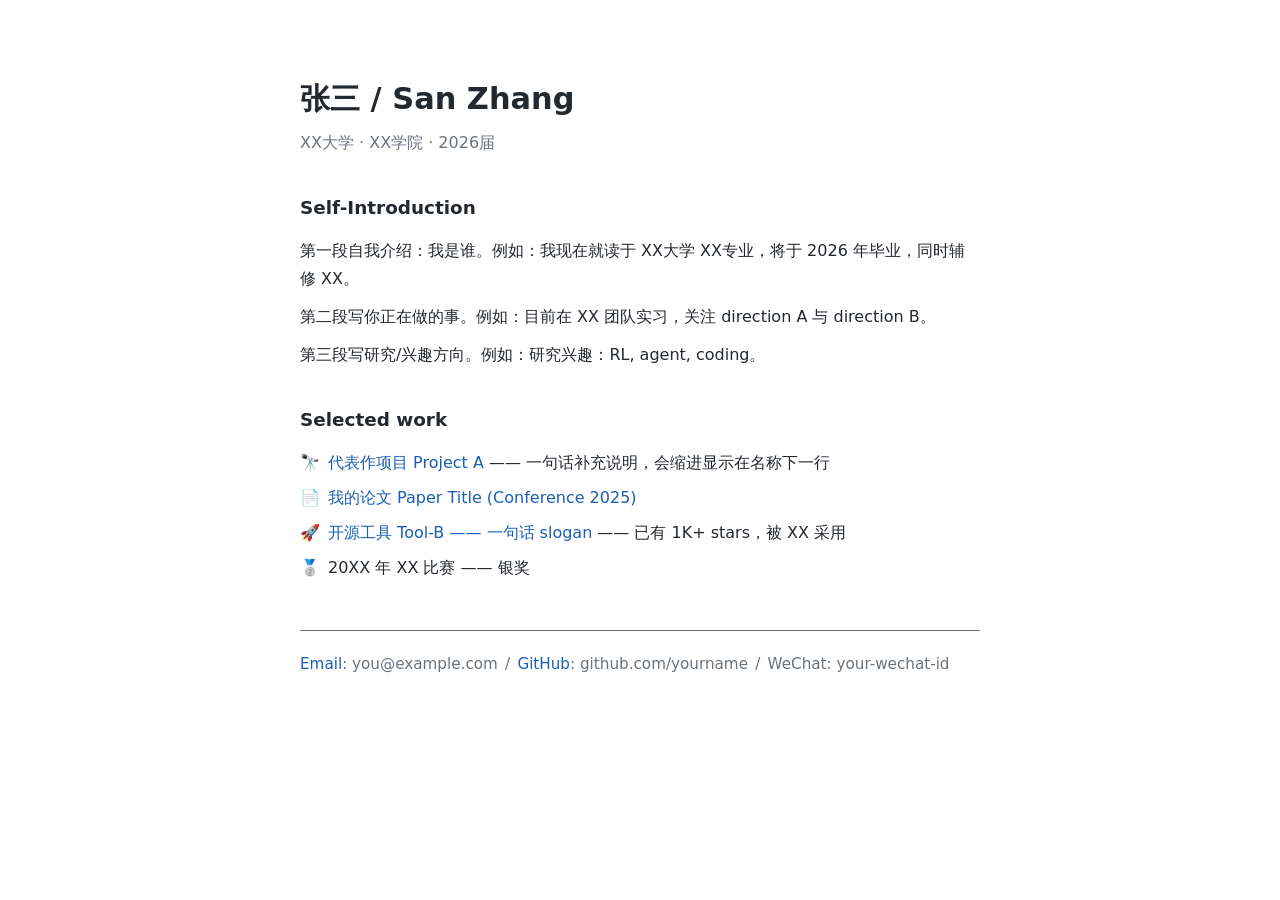
==== index.html @ 0f1d37dd "Initial commit: personal homepage" ====
<!DOCTYPE html>
<html lang="zh-CN">
<head>
  <meta charset="UTF-8">
  <meta name="viewport" content="width=device-width, initial-scale=1.0">
  <title>个人主页</title>
  <link rel="stylesheet" href="style.css">
</head>
<body>
  <main id="app" class="container">
    <!-- 页面内容由 render.js 根据 content.js 自动生成，这里不用改 -->
    <noscript>此页面需要启用 JavaScript 才能正常显示。</noscript>
  </main>
  <script src="content.js"></script>
  <script src="render.js"></script>
</body>
</html>
---- style.css ----
/* 样式表：控制网页长什么样（颜色、字号、间距）。
 * 想改文字内容请去 content.js，这个文件只管外观。 */

/* —— 浅色配色（默认）—— */
:root {
  --bg: #ffffff;
  --text: #24292f;
  --muted: #6b7280;
  --link: #1a5fb4;
  --link-hover: #0b3d91;
}

/* —— 深色配色（跟随系统深色模式自动切换）—— */
@media (prefers-color-scheme: dark) {
  :root {
    --bg: #16181d;
    --text: #e4e6eb;
    --muted: #9aa0a6;
    --link: #6ea8fe;
    --link-hover: #a3c2ff;
  }
}

body {
  margin: 0;
  background: var(--bg);
  color: var(--text);
  font-family: system-ui, -apple-system, "Segoe UI", Roboto,
    "PingFang SC", "Hiragino Sans GB", "Microsoft YaHei", sans-serif;
  font-size: 16px;
  line-height: 1.75;
}

/* 窄栏居中 + 大留白 */
.container {
  max-width: 680px;
  margin: 0 auto;
  padding: 4.5rem 1.5rem 3rem;
}

/* 姓名（大标题） */
.name {
  font-size: 1.9rem;
  font-weight: 700;
  margin: 0 0 0.25rem;
}

/* 一句话头衔 */
.tagline {
  color: var(--muted);
  margin: 0 0 2rem;
}

/* 区块小标题（Self-Introduction / Selected work） */
h2 {
  font-size: 1.15rem;
  font-weight: 600;
  margin: 2.2rem 0 0.8rem;
}

p {
  margin: 0.6rem 0;
}

/* Selected work 列表 */
.works {
  list-style: none;
  margin: 0;
  padding: 0;
}

.works li {
  display: flex;
  gap: 0.5rem;
  margin: 0.45rem 0;
}

.work-emoji {
  flex-shrink: 0;
}

.work-body {
  min-width: 0;
}

/* 链接 */
a {
  color: var(--link);
  text-decoration: none;
}

a:hover {
  color: var(--link-hover);
  text-decoration: underline;
}

/* 底部联系方式 */
.contacts {
  margin-top: 3rem;
  padding-top: 1.2rem;
  border-top: 1px solid var(--muted);
  color: var(--muted);
  font-size: 0.95rem;
}

.sep {
  margin: 0 0.15rem;
}

/* 手机窄屏适配 */
@media (max-width: 480px) {
  .container {
    padding: 2.5rem 1.2rem 2rem;
  }

  .name {
    font-size: 1.6rem;
  }
}
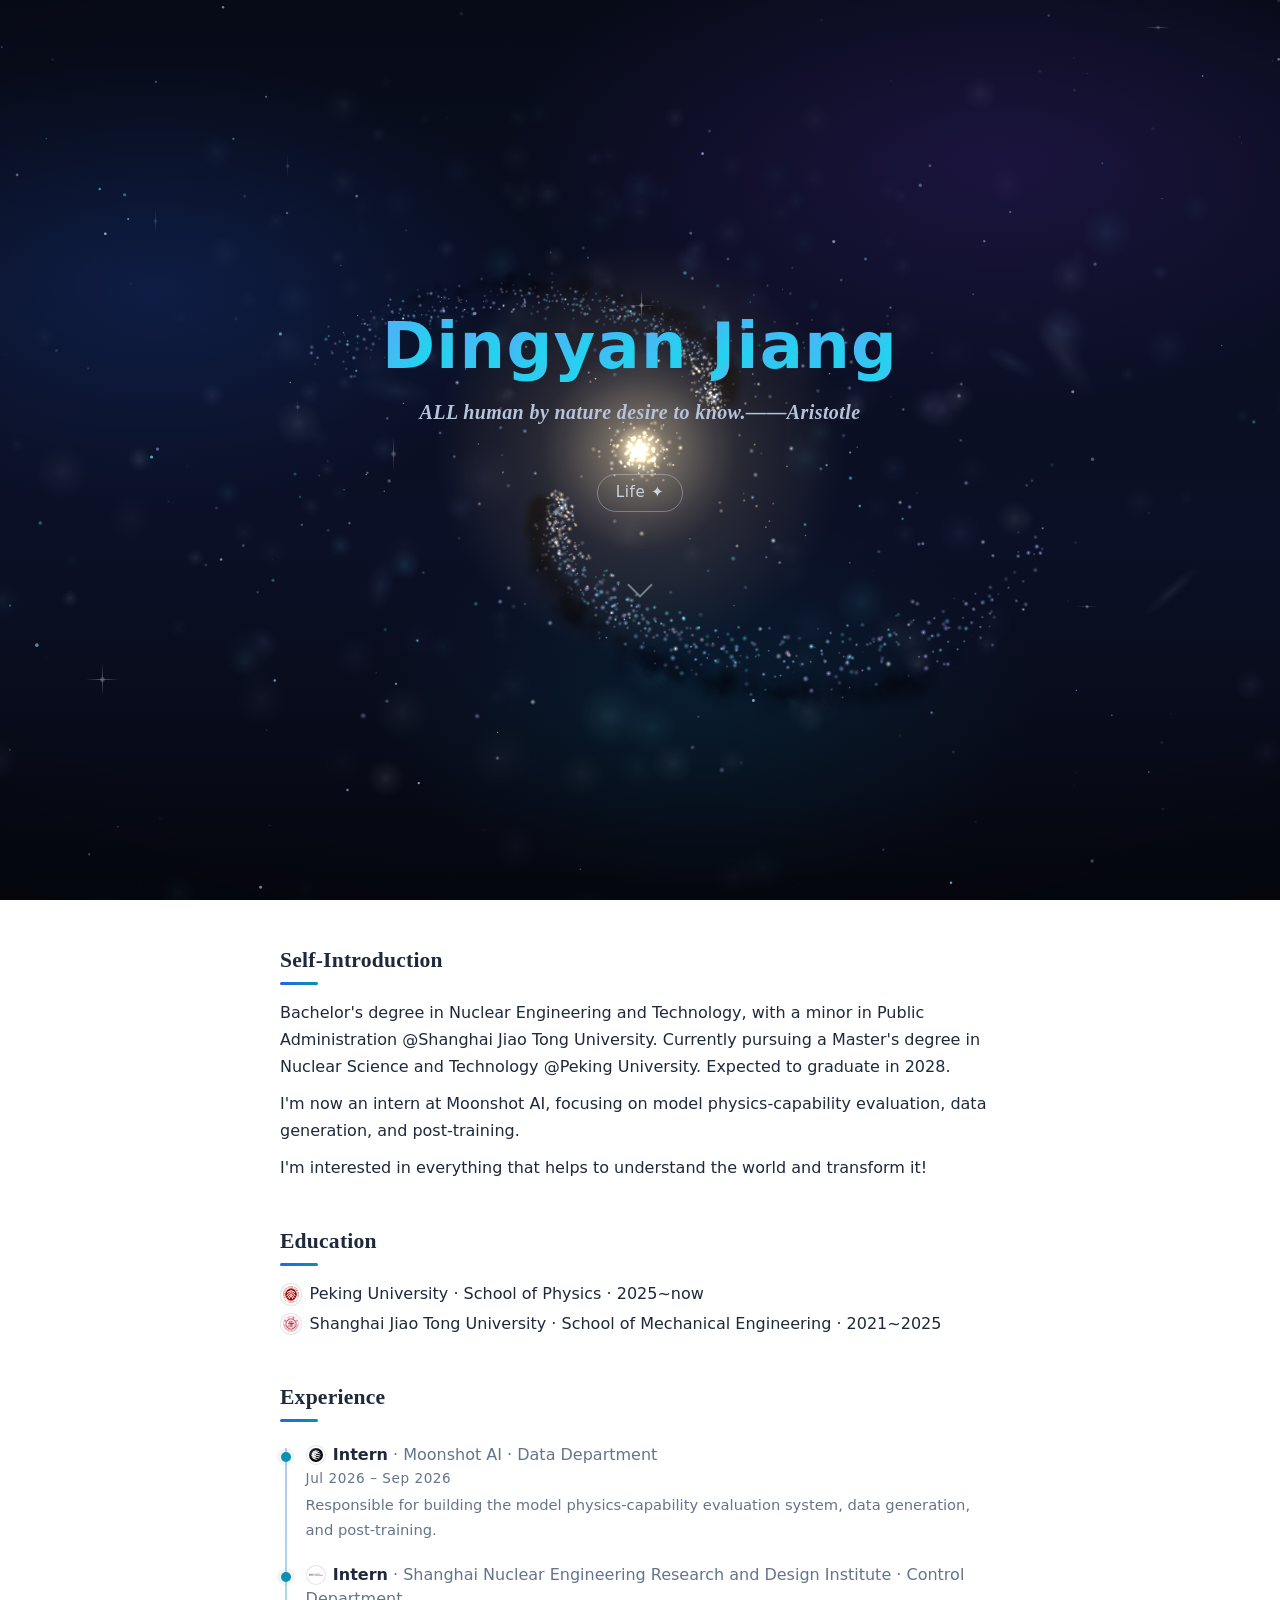
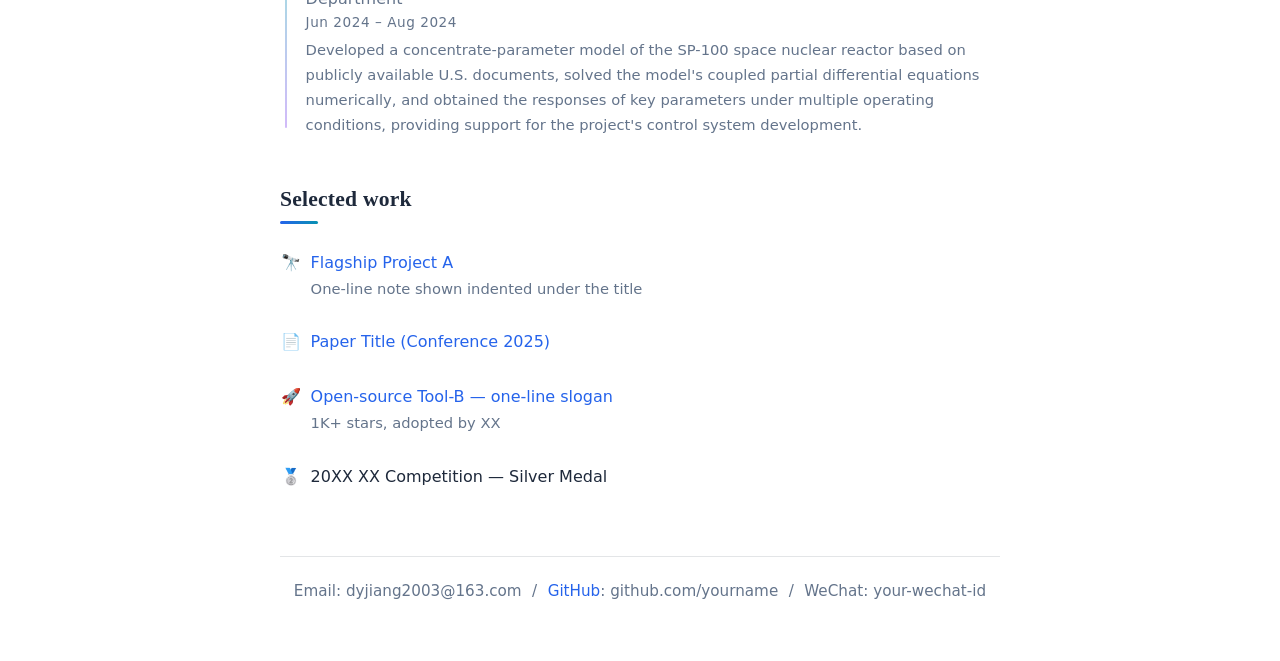
==== commit 8630b0a3: "Draggable 3D galaxy hero, oil-painting life scene, favicon and polish - Hero: replace milky-way band" ====
--- a/index.html
+++ b/index.html
@@ -1,15 +1,18 @@
 <!DOCTYPE html>
-<html lang="zh-CN">
+<html lang="en">
 <head>
   <meta charset="UTF-8">
   <meta name="viewport" content="width=device-width, initial-scale=1.0">
-  <title>个人主页</title>
+  <meta name="description" content="Dingyan Jiang's personal homepage — nuclear science and technology, model physics-capability evaluation, and selected work.">
+  <meta name="theme-color" content="#070b18">
+  <title>Dingyan Jiang</title>
+  <link rel="icon" href="favicon.svg" type="image/svg+xml">
   <link rel="stylesheet" href="style.css">
 </head>
 <body>
   <main id="app" class="container">
     <!-- 页面内容由 render.js 根据 content.js 自动生成，这里不用改 -->
-    <noscript>此页面需要启用 JavaScript 才能正常显示。</noscript>
+    <noscript>This page requires JavaScript to display properly.</noscript>
   </main>
   <script src="content.js"></script>
   <script src="render.js"></script>
--- a/style.css
+++ b/style.css
@@ -1,68 +1,364 @@
-/* 样式表：控制网页长什么样（颜色、字号、间距）。
- * 想改文字内容请去 content.js，这个文件只管外观。 */
-
-/* —— 浅色配色（默认）—— */
+/* 样式表：控制网页长什么样（颜色、动效、字号、间距）。
+ * 想改文字内容请去 content.js，这个文件只管外观。
+ * 视觉风格参考物理主题官网：对角渐变背景 + 流光标题 + 玻璃质感。 */
+
+/* —— 浅色配色（默认，即「开灯」）—— */
 :root {
-  --bg: #ffffff;
-  --text: #24292f;
-  --muted: #6b7280;
-  --link: #1a5fb4;
-  --link-hover: #0b3d91;
-}
-
-/* —— 深色配色（跟随系统深色模式自动切换）—— */
+  /* 字体搭配：正文用无衬线系统字体，区块标题/引言用衬线体，形成层次对比 */
+  --font-sans: system-ui, -apple-system, "Segoe UI", Roboto,
+    "PingFang SC", "Hiragino Sans GB", "Microsoft YaHei", sans-serif;
+  --font-serif: Georgia, "Times New Roman", "Songti SC", "SimSun", serif;
+  --bg-start: #ffffff;
+  --bg-end: #e2e8f0;
+  --glow: rgba(37, 99, 235, 0.08);
+  --text: #1e293b;
+  --muted: #64748b;
+  --link: #2563eb;
+  --link-hover: #1d4ed8;
+  --card: rgba(30, 41, 59, 0.05);
+  --border: rgba(30, 41, 59, 0.12);
+  --g1: #2563eb;
+  --g2: #0891b2;
+  --g3: #7c3aed;
+}
+
+/* —— 深色配色（即「关灯」）——
+   两处触发：系统深色模式（且用户没有手动开过灯）；
+   或用户手动关灯后 <html data-theme="dark">（见 render.js 的开关灯按钮）。
+   两处变量保持一致即可。 */
 @media (prefers-color-scheme: dark) {
-  :root {
-    --bg: #16181d;
-    --text: #e4e6eb;
-    --muted: #9aa0a6;
-    --link: #6ea8fe;
-    --link-hover: #a3c2ff;
-  }
+  :root:not([data-theme="light"]) {
+    --bg-start: #1e293b;
+    --bg-end: #000000;
+    --glow: rgba(96, 165, 250, 0.10);
+    --text: #e2e8f0;
+    --muted: #94a3b8;
+    --link: #60a5fa;
+    --link-hover: #93c5fd;
+    --card: rgba(148, 163, 184, 0.08);
+    --border: rgba(148, 163, 184, 0.16);
+    --g1: #60a5fa;
+    --g2: #22d3ee;
+    --g3: #a78bfa;
+  }
+}
+
+:root[data-theme="dark"] {
+  --bg-start: #1e293b;
+  --bg-end: #000000;
+  --glow: rgba(96, 165, 250, 0.10);
+  --text: #e2e8f0;
+  --muted: #94a3b8;
+  --link: #60a5fa;
+  --link-hover: #93c5fd;
+  --card: rgba(148, 163, 184, 0.08);
+  --border: rgba(148, 163, 184, 0.16);
+  --g1: #60a5fa;
+  --g2: #22d3ee;
+  --g3: #a78bfa;
+}
+
+html {
+  /* 对角渐变铺满全屏，滚动时固定不动（这是详情页的背景） */
+  background: linear-gradient(135deg, var(--bg-start), var(--bg-end)) fixed;
 }
 
 body {
   margin: 0;
-  background: var(--bg);
+  min-height: 100vh;
   color: var(--text);
-  font-family: system-ui, -apple-system, "Segoe UI", Roboto,
-    "PingFang SC", "Hiragino Sans GB", "Microsoft YaHei", sans-serif;
+  font-family: var(--font-sans);
   font-size: 16px;
-  line-height: 1.75;
-}
-
-/* 窄栏居中 + 大留白 */
+  line-height: 1.7;
+}
+
+/* 顶部淡蓝光晕，增加层次 */
+body::before {
+  content: "";
+  position: fixed;
+  inset: 0;
+  z-index: 0;
+  pointer-events: none;
+  background:
+    radial-gradient(60vw 40vh at 20% 0%, var(--glow), transparent 70%),
+    radial-gradient(50vw 40vh at 90% 20%, var(--glow), transparent 70%);
+}
+
+/* 涟漪画布：固定在最底层（详情页背景的一部分） */
+#bg-canvas {
+  position: fixed;
+  inset: 0;
+  z-index: 0;
+  pointer-events: none;
+}
+
+/* ========== 第一页深空背景层 ==========
+   盖住涟漪层和浅色渐变，滚动过临界点后由 render.js 淡出。
+   星云配色与详情页涟漪同为蓝/青/紫，保证两页风格呼应。 */
+#space-layer {
+  position: fixed;
+  inset: 0;
+  z-index: 2;
+  pointer-events: none;
+  background:
+    radial-gradient(55vw 40vh at 78% 18%, rgba(124, 58, 237, 0.16), transparent 70%),
+    radial-gradient(45vw 36vh at 12% 32%, rgba(37, 99, 235, 0.18), transparent 70%),
+    radial-gradient(38vw 30vh at 55% 78%, rgba(8, 145, 178, 0.12), transparent 70%),
+    linear-gradient(180deg, #070b18 0%, #0b1026 60%, #05070f 100%);
+}
+
+/* 四周暗角，让视线聚焦中央的名字 */
+#space-layer::after {
+  content: "";
+  position: absolute;
+  inset: 0;
+  background: radial-gradient(120% 90% at 50% 45%, transparent 55%, rgba(0, 0, 0, 0.45) 100%);
+}
+
+/* 星空画布：铺满深空层（星星由 render.js 绘制） */
+#space-canvas {
+  display: block;
+  width: 100%;
+  height: 100%;
+}
+
+/* 减弱动态：静态星空，整层不再固定，随第一页自然滚走 */
+#space-layer.static {
+  position: absolute;
+  height: 100vh;
+}
+
+/* ========== 开关灯按钮（只在详情页出现，见下方 body.page-2）========== */
+.theme-toggle {
+  position: fixed;
+  top: 1.1rem;
+  right: 1.1rem;
+  z-index: 10;
+  width: 2.4rem;
+  height: 2.4rem;
+  padding: 0;
+  border-radius: 50%;
+  border: 1px solid var(--border);
+  background: var(--card);
+  backdrop-filter: blur(6px);
+  -webkit-backdrop-filter: blur(6px);
+  font-size: 1.1rem;
+  line-height: 1;
+  cursor: pointer;
+  opacity: 0;
+  pointer-events: none;
+  transition:
+    opacity 0.4s ease,
+    transform 0.2s ease,
+    border-color 0.2s ease;
+}
+
+body.page-2 .theme-toggle {
+  opacity: 1;
+  pointer-events: auto;
+}
+
+.theme-toggle:hover {
+  transform: translateY(-2px);
+  border-color: var(--link);
+}
+
+/* 键盘聚焦时给出清晰的焦点框（无障碍） */
+.theme-toggle:focus-visible {
+  outline: 2px solid var(--link);
+  outline-offset: 2px;
+}
+
+/* 选中文字的颜色：呼应蓝/青/紫主色，深浅色下都可读 */
+::selection {
+  background: rgba(96, 165, 250, 0.35);
+  color: inherit;
+}
+
+/* 窄栏居中，内容浮在各背景层之上 */
 .container {
-  max-width: 680px;
+  position: relative;
+  z-index: 3;
+  max-width: 720px;
   margin: 0 auto;
-  padding: 4.5rem 1.5rem 3rem;
-}
-
-/* 姓名（大标题） */
+  padding: 0 1.5rem 3rem;
+}
+
+/* ========== 首页大字区（Hero）========== */
+.hero {
+  min-height: 100vh;
+  display: flex;
+  flex-direction: column;
+  justify-content: center;
+  align-items: center;
+  text-align: center;
+  will-change: transform, opacity; /* 换页视差用的 transform/opacity，见 render.js */
+  cursor: grab; /* 第一页的星系可以拖拽转视角（见 render.js 的拖拽逻辑） */
+  user-select: none; /* 拖拽时不误选名字/引言文字 */
+  -webkit-user-select: none;
+  /* 第一页始终是夜空：名字流光直接用深色模式的亮色系，保证对比度 */
+  --g1: #60a5fa;
+  --g2: #22d3ee;
+  --g3: #a78bfa;
+}
+
+/* 拖拽星系过程中的抓手光标（render.js 在 body 上切换这个类） */
+body.galaxy-dragging,
+body.galaxy-dragging .hero {
+  cursor: grabbing;
+}
+
+/* 姓名：渐变底色（静态/减弱动态时直接生效） */
 .name {
-  font-size: 1.9rem;
+  font-size: clamp(2.3rem, 7vw, 4rem);
+  font-weight: 800;
+  letter-spacing: 0.02em;
+  line-height: 1.25;
+  margin: 0 0 1rem;
+  background-image: linear-gradient(
+    120deg, var(--g1), var(--g2) 35%, var(--g3) 65%, var(--g1)
+  );
+  background-size: 220% auto;
+  -webkit-background-clip: text;
+  background-clip: text;
+  color: transparent;
+  -webkit-text-fill-color: transparent;
+  animation: shine 7s linear infinite;
+}
+
+@keyframes shine {
+  to { background-position: 220% center; }
+}
+
+/* 逐字升起 + 每字自带流光渐变（渐变要落在每个字上：
+   父级 background-clip:text 叠子元素动画会丢字） */
+.char {
+  display: inline-block;
+  opacity: 0;
+  transform: translateY(0.45em);
+  background-image: linear-gradient(
+    120deg, var(--g1), var(--g2) 35%, var(--g3) 65%, var(--g1)
+  );
+  background-size: 300% auto;
+  -webkit-background-clip: text;
+  background-clip: text;
+  color: transparent;
+  -webkit-text-fill-color: transparent;
+  animation:
+    char-rise 0.55s cubic-bezier(0.22, 0.61, 0.36, 1) forwards,
+    char-shine 6s linear infinite;
+}
+
+@keyframes char-rise {
+  to { opacity: 1; transform: none; }
+}
+
+@keyframes char-shine {
+  to { background-position: 300% center; }
+}
+
+/* 引言：名字正下方的名言（斜体衬线、稍粗；夜里用浅灰蓝，不跟随开关灯） */
+.quote {
+  margin: -0.4rem 0 1.2rem;
+  font-family: var(--font-serif);
+  font-style: italic;
+  font-weight: 600;
+  color: #b6c3d9;
+  font-size: clamp(1rem, 2.8vw, 1.25rem);
+  letter-spacing: 0.02em;
+}
+
+/* Education 区块：每条单独一行 */
+.edu-line {
+  display: block;
+}
+
+.edu-line + .edu-line {
+  margin-top: 0.15rem;
+}
+
+/* 校徽/公司 logo 小圆牌：
+   白底+细边框，保证透明校徽在深色模式下也看得清 */
+.logo-chip {
+  height: 1.4em;
+  width: 1.4em;
+  object-fit: contain;
+  vertical-align: -0.38em;
+  margin-right: 0.45em;
+  padding: 2px;
+  box-sizing: border-box;
+  border-radius: 50%;
+  background: rgba(255, 255, 255, 0.95);
+  border: 1px solid var(--border);
+}
+
+/* 时间轴里标题旁的 logo 略小一点 */
+.tl-logo {
+  height: 1.25em;
+  width: 1.25em;
+  vertical-align: -0.3em;
+}
+
+/* 向下滚动提示箭头（同样只在第一页夜空上出现，用固定的浅色） */
+.scroll-hint {
+  margin-top: 4rem;
+  width: 16px;
+  height: 16px;
+  border-right: 2px solid rgba(226, 232, 240, 0.75);
+  border-bottom: 2px solid rgba(226, 232, 240, 0.75);
+  transform: rotate(45deg);
+  opacity: 0.6;
+  animation: hint-bounce 1.8s ease-in-out infinite;
+}
+
+@keyframes hint-bounce {
+  0%, 100% { transform: rotate(45deg) translate(0, 0); }
+  50% { transform: rotate(45deg) translate(7px, 7px); }
+}
+
+/* ========== 正文区块 ========== */
+
+/* 区块小标题：衬线体与正文形成对比，左侧渐变竖条 + 下划短线 */
+h2 {
+  position: relative;
+  font-family: var(--font-serif);
+  font-size: 1.35rem;
   font-weight: 700;
-  margin: 0 0 0.25rem;
-}
-
-/* 一句话头衔 */
-.tagline {
-  color: var(--muted);
-  margin: 0 0 2rem;
-}
-
-/* 区块小标题（Self-Introduction / Selected work） */
-h2 {
-  font-size: 1.15rem;
-  font-weight: 600;
-  margin: 2.2rem 0 0.8rem;
+  letter-spacing: 0.01em;
+  margin: 2.6rem 0 0.9rem;
+  padding-bottom: 0.4rem;
+}
+
+h2::after {
+  content: "";
+  position: absolute;
+  left: 0;
+  bottom: 0;
+  width: 2.4rem;
+  height: 3px;
+  border-radius: 2px;
+  background: linear-gradient(90deg, var(--g1), var(--g2));
 }
 
 p {
   margin: 0.6rem 0;
 }
 
-/* Selected work 列表 */
+/* 滚动显现 */
+.reveal {
+  opacity: 0;
+  transform: translateY(26px);
+  transition:
+    opacity 0.7s ease,
+    transform 0.7s cubic-bezier(0.22, 0.61, 0.36, 1);
+}
+
+.reveal.in {
+  opacity: 1;
+  transform: none;
+}
+
+/* Selected work 列表：玻璃卡片感 + 悬浮高亮 */
 .works {
   list-style: none;
   margin: 0;
@@ -71,8 +367,21 @@
 
 .works li {
   display: flex;
-  gap: 0.5rem;
-  margin: 0.45rem 0;
+  gap: 0.6rem;
+  margin: 0.5rem -0.8rem;
+  padding: 0.55rem 0.8rem;
+  border-radius: 10px;
+  border: 1px solid transparent;
+  transition:
+    background-color 0.25s ease,
+    border-color 0.25s ease,
+    transform 0.25s ease;
+}
+
+.works li:hover {
+  background: var(--card);
+  border-color: var(--border);
+  transform: translateX(5px);
 }
 
 .work-emoji {
@@ -81,39 +390,411 @@
 
 .work-body {
   min-width: 0;
-}
-
-/* 链接 */
+  display: flex;
+  flex-direction: column;
+}
+
+/* 作品标题比正文稍醒目 */
+.work-title {
+  font-weight: 500;
+}
+
+.work-desc {
+  color: var(--muted);
+  font-size: 0.92rem;
+}
+
+/* Experience 实习/科研经历：竖排时间轴（渐变细线 + 圆点节点） */
+.timeline {
+  list-style: none;
+  margin: 0;
+  padding: 0 0 0 1.6rem;
+  position: relative;
+}
+
+/* 竖线 */
+.timeline::before {
+  content: "";
+  position: absolute;
+  left: 5px;
+  top: 0.75em;
+  bottom: 0.75em;
+  width: 2px;
+  border-radius: 2px;
+  background: linear-gradient(180deg, var(--g1), var(--g2), var(--g3));
+  opacity: 0.35;
+}
+
+.timeline li {
+  position: relative;
+  padding: 0.4rem 0 0.9rem;
+}
+
+.timeline li:last-child {
+  padding-bottom: 0.2rem;
+}
+
+/* 节点圆点 */
+.timeline li::before {
+  content: "";
+  position: absolute;
+  left: -1.6rem;
+  top: 0.95em;
+  width: 10px;
+  height: 10px;
+  margin-left: 1px;
+  border-radius: 50%;
+  background: var(--g2);
+  box-shadow: 0 0 0 4px var(--card);
+}
+
+.tl-body {
+  display: flex;
+  flex-direction: column;
+}
+
+.tl-head {
+  line-height: 1.5;
+}
+
+.tl-title {
+  font-weight: 600;
+}
+
+.tl-org {
+  color: var(--muted);
+}
+
+.tl-time {
+  color: var(--muted);
+  font-size: 0.85rem;
+  letter-spacing: 0.04em;
+  /* 数字等宽，多条时间上下对齐更整齐 */
+  font-variant-numeric: tabular-nums;
+}
+
+.tl-desc {
+  color: var(--muted);
+  font-size: 0.92rem;
+  margin-top: 0.15rem;
+}
+
+/* 链接：下划线生长动画 */
 a {
   color: var(--link);
   text-decoration: none;
+  background-image: linear-gradient(var(--link), var(--link));
+  background-repeat: no-repeat;
+  background-position: 0 100%;
+  background-size: 0% 1px;
+  transition: background-size 0.3s ease, color 0.3s ease;
 }
 
 a:hover {
   color: var(--link-hover);
-  text-decoration: underline;
+  background-size: 100% 1px;
+}
+
+a:focus-visible {
+  outline: 2px solid var(--link);
+  outline-offset: 2px;
+  border-radius: 2px;
 }
 
 /* 底部联系方式 */
 .contacts {
-  margin-top: 3rem;
-  padding-top: 1.2rem;
-  border-top: 1px solid var(--muted);
+  margin-top: 3.5rem;
+  padding: 1.4rem 0 0.5rem;
+  border-top: 1px solid var(--border);
   color: var(--muted);
   font-size: 0.95rem;
+  text-align: center;
 }
 
 .sep {
-  margin: 0 0.15rem;
+  margin: 0 0.35rem;
 }
 
 /* 手机窄屏适配 */
 @media (max-width: 480px) {
   .container {
-    padding: 2.5rem 1.2rem 2rem;
+    padding: 0 1.2rem 2rem;
+  }
+
+  .works li {
+    margin: 0.5rem -0.5rem;
+    padding: 0.5rem;
+  }
+}
+
+/* 系统开启「减弱动态效果」时：关闭所有动画，内容直接可见 */
+@media (prefers-reduced-motion: reduce) {
+  *,
+  *::before,
+  *::after {
+    animation: none !important;
+    transition: none !important;
+  }
+
+  .char,
+  .reveal {
+    opacity: 1;
+    transform: none;
   }
 
   .name {
-    font-size: 1.6rem;
-  }
-}
+    animation: none !important;
+  }
+}
+
+/* ========== 首页 hero 里的生活页入口按钮（第一页夜空上用固定浅色）========== */
+.life-link {
+  margin-top: 1.6rem;
+  padding: 0.32rem 1.1rem;
+  border: 1px solid rgba(226, 232, 240, 0.35);
+  border-radius: 999px;
+  font-size: 0.95rem;
+  letter-spacing: 0.04em;
+  /* 不用普通链接的下划线生长效果 */
+  background-image: none;
+  color: #cbd5e1;
+  transition:
+    border-color 0.25s ease,
+    color 0.25s ease,
+    transform 0.25s ease;
+}
+
+.life-link:hover {
+  background-image: none;
+  color: #ffffff;
+  border-color: rgba(226, 232, 240, 0.8);
+  transform: translateY(-2px);
+}
+
+/* ========== 生活页（life.html）========== */
+
+/* 页面顶部留出呼吸空间 */
+.life-hero {
+  padding-top: 2.4rem;
+}
+
+.life-nav {
+  margin: 0 0 0.4rem;
+  font-size: 0.95rem;
+}
+
+/* 页面底部的返回链接：居中，和最后一个板块拉开距离 */
+.life-foot {
+  margin: 2.5rem 0 0;
+  text-align: center;
+}
+
+/* 返回首页的链接朴素一点，不带下划线生长动画 */
+.life-nav a,
+.life-nav a:hover {
+  background-image: none;
+}
+
+/* 页面大标题：衬线 + 流光渐变（复用首页的 shine 动画），比首页名字小一号 */
+.life-title {
+  font-family: var(--font-serif);
+  font-size: clamp(1.9rem, 5.5vw, 2.8rem);
+  font-weight: 700;
+  letter-spacing: 0.01em;
+  margin: 0.2rem 0 0.5rem;
+  background-image: linear-gradient(
+    120deg, var(--g1), var(--g2) 35%, var(--g3) 65%, var(--g1)
+  );
+  background-size: 220% auto;
+  -webkit-background-clip: text;
+  background-clip: text;
+  color: transparent;
+  -webkit-text-fill-color: transparent;
+  animation: shine 9s linear infinite;
+}
+
+.life-intro {
+  color: var(--muted);
+  max-width: 34em;
+}
+
+/* 卡片网格：宽屏多列、窄屏自动单列 */
+.life-grid {
+  display: grid;
+  grid-template-columns: repeat(auto-fill, minmax(210px, 1fr));
+  gap: 1rem;
+  margin: 0.4rem 0 0.8rem;
+}
+
+/* 卡片：玻璃质感（延续作品列表的观感），悬浮微微上浮 */
+.life-card {
+  overflow: hidden;
+  display: flex;
+  flex-direction: column;
+  border-radius: 12px;
+  background: var(--card);
+  border: 1px solid var(--border);
+  transition:
+    transform 0.25s ease,
+    border-color 0.25s ease;
+}
+
+.life-card:hover {
+  transform: translateY(-4px);
+  border-color: var(--link);
+}
+
+/* 卡片顶部照片：4:3 裁切铺满 */
+.life-photo {
+  display: block;
+  width: 100%;
+  aspect-ratio: 4 / 3;
+  object-fit: cover;
+}
+
+.life-card-body {
+  flex: 1; /* 同一行卡片等高时，纯文字卡片的内容垂直居中，不留大空白 */
+  display: flex;
+  flex-direction: column;
+  justify-content: center;
+  gap: 0.2rem;
+  padding: 0.65rem 0.9rem 0.85rem;
+}
+
+.life-card-title {
+  font-weight: 600;
+}
+
+.life-card-desc {
+  color: var(--muted);
+  font-size: 0.9rem;
+  line-height: 1.6;
+}
+
+/* ========== 生活页配色：N.C. Wyeth 插画风（暖调油画 / 旧书页）==========
+   只覆盖配色变量和质感，布局完全不动。
+   亮色＝羊皮纸上的赭石/橄榄/熟褐；暗色＝他夜景画里的深褐烛光。 */
+html.life-page {
+  --bg-start: #f6efdc;
+  --bg-end: #e9dcc0;
+  --glow: rgba(176, 124, 42, 0.10);
+  --text: #3b2f23;
+  --muted: #7a6a52;
+  --link: #9a5b28;
+  --link-hover: #7c461d;
+  --card: rgba(120, 90, 40, 0.06);
+  --border: rgba(90, 65, 30, 0.22);
+  --g1: #b07c2a;
+  --g2: #6b7c3a;
+  --g3: #8c4a2f;
+}
+
+/* 画纸纤维质感 + 暖色光晕（替换掉默认的冷色光晕）；
+   z-index 提到 1：压过场景画布（z 0），让颗粒布纹罩在画面上，更像油画 */
+html.life-page body::before {
+  z-index: 1;
+  background:
+    radial-gradient(60vw 40vh at 20% 0%, var(--glow), transparent 70%),
+    radial-gradient(50vw 40vh at 90% 20%, var(--glow), transparent 70%),
+    repeating-linear-gradient(0deg, rgba(90, 65, 30, 0.02) 0 2px, transparent 2px 4px),
+    repeating-linear-gradient(90deg, rgba(90, 65, 30, 0.02) 0 2px, transparent 2px 4px);
+}
+
+/* 深色（两处的值保持一致：系统深色 / 手动关灯） */
+@media (prefers-color-scheme: dark) {
+  html.life-page:not([data-theme="light"]) {
+    --bg-start: #241c12;
+    --bg-end: #14100a;
+    --glow: rgba(217, 164, 91, 0.10);
+    --text: #ede0c8;
+    --muted: #b09d7f;
+    --link: #d9a45b;
+    --link-hover: #ecc07e;
+    --card: rgba(237, 214, 170, 0.07);
+    --border: rgba(237, 214, 170, 0.18);
+    --g1: #d9a45b;
+    --g2: #9aa356;
+    --g3: #c97b4a;
+  }
+}
+
+html.life-page[data-theme="dark"] {
+  --bg-start: #241c12;
+  --bg-end: #14100a;
+  --glow: rgba(217, 164, 91, 0.10);
+  --text: #ede0c8;
+  --muted: #b09d7f;
+  --link: #d9a45b;
+  --link-hover: #ecc07e;
+  --card: rgba(237, 214, 170, 0.07);
+  --border: rgba(237, 214, 170, 0.18);
+  --g1: #d9a45b;
+  --g2: #9aa356;
+  --g3: #c97b4a;
+}
+
+/* 照片统一罩一层极淡的旧画暖调，接近老插画的印刷感 */
+html.life-page .life-photo {
+  filter: sepia(0.14) saturate(0.95);
+}
+
+/* 卡片：在玻璃底上再加一层旧纸边缘的细腻描线；
+   底色加深 + 背后磨砂 blur，保证文字压在动态场景上仍清晰可读 */
+html.life-page .life-card {
+  background: rgba(246, 239, 220, 0.66);
+  backdrop-filter: blur(5px);
+  -webkit-backdrop-filter: blur(5px);
+  box-shadow:
+    inset 0 0 0 1px rgba(255, 252, 240, 0.3),
+    0 1px 2px rgba(59, 47, 35, 0.08);
+}
+
+/* 页头也蒙一层半透明的旧纸薄板，标题/开场白不再被窗口天空干扰 */
+html.life-page .life-hero {
+  background: rgba(246, 239, 220, 0.34);
+  backdrop-filter: blur(6px);
+  -webkit-backdrop-filter: blur(6px);
+  border-radius: 16px;
+  padding: 0.4rem 1rem 1rem;
+}
+
+/* 区块标题和页脚链接：一层薄薄的米白辉光，衬在画面上更稳 */
+html.life-page h2,
+html.life-page .life-foot {
+  text-shadow:
+    0 1px 10px rgba(246, 239, 220, 0.8),
+    0 0 2px rgba(246, 239, 220, 0.6);
+}
+
+/* 夜晚版本的对应样式 */
+@media (prefers-color-scheme: dark) {
+  html.life-page:not([data-theme="light"]) .life-card {
+    background: rgba(28, 22, 14, 0.68);
+  }
+
+  html.life-page:not([data-theme="light"]) .life-hero {
+    background: rgba(20, 15, 9, 0.38);
+  }
+
+  html.life-page:not([data-theme="light"]) h2,
+  html.life-page:not([data-theme="light"]) .life-foot {
+    text-shadow:
+      0 1px 10px rgba(20, 14, 8, 0.85),
+      0 0 2px rgba(20, 14, 8, 0.6);
+  }
+}
+
+html.life-page[data-theme="dark"] .life-card {
+  background: rgba(28, 22, 14, 0.68);
+}
+
+html.life-page[data-theme="dark"] .life-hero {
+  background: rgba(20, 15, 9, 0.38);
+}
+
+html.life-page[data-theme="dark"] h2,
+html.life-page[data-theme="dark"] .life-foot {
+  text-shadow:
+    0 1px 10px rgba(20, 14, 8, 0.85),
+    0 0 2px rgba(20, 14, 8, 0.6);
+}
